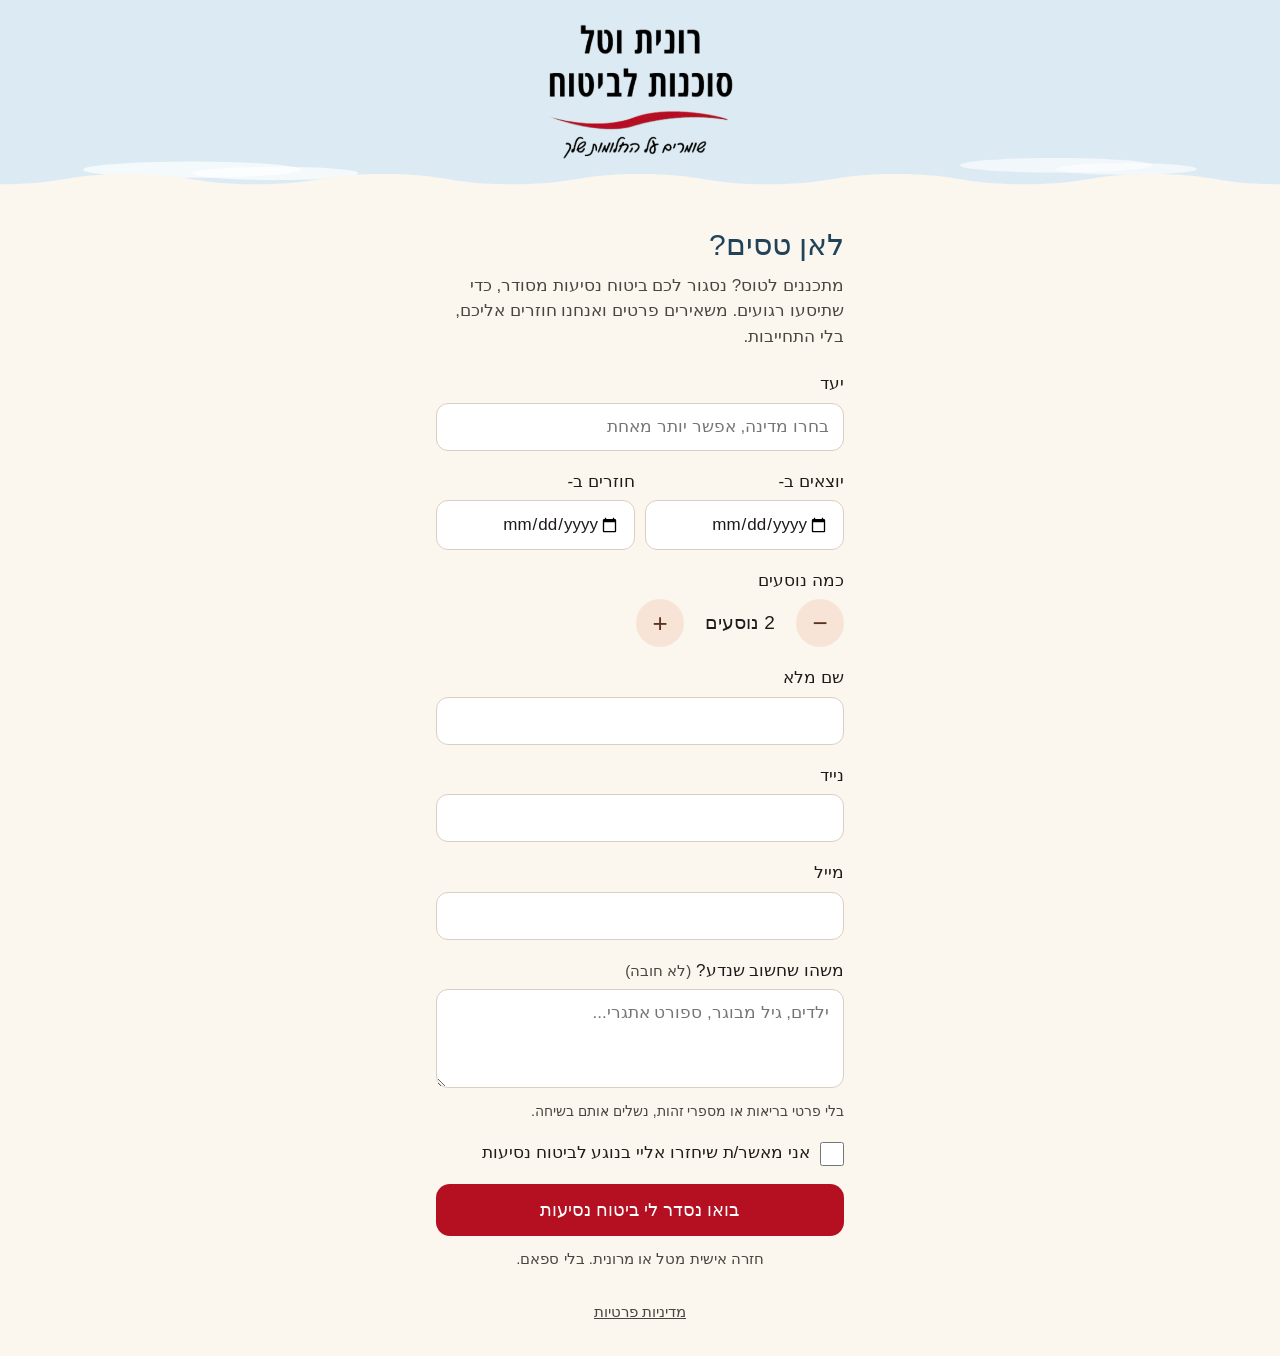
==== index.html @ 491b57b6 "Travel insurance lead page" ====
<!doctype html>
<html lang="he" dir="rtl">
<head>
  <meta charset="utf-8">
  <meta name="viewport" content="width=device-width, initial-scale=1">
  <meta http-equiv="Content-Security-Policy" content="default-src 'self'; connect-src https://docs.google.com; img-src 'self' data:; style-src 'self'; script-src 'self'; base-uri 'none'; form-action 'none'">
  <title>ביטוח נסיעות | רונית וטל סוכנות לביטוח</title>
  <meta name="description" content="משאירים פרטים לביטוח נסיעות לחו&quot;ל, ורונית וטל חוזרות אליכם. בלי התחייבות.">
  <link rel="stylesheet" href="style.css">
</head>
<body>
  <header class="top">
    <img class="logo" src="logo.png" alt="רונית וטל סוכנות לביטוח - שומרים על החלומות שלך" width="720" height="526">
    <svg class="clouds" viewBox="0 0 400 60" preserveAspectRatio="none" aria-hidden="true" focusable="false">
      <ellipse cx="60" cy="20" rx="34" ry="11" fill="#ffffff" opacity=".7"/>
      <ellipse cx="86" cy="25" rx="26" ry="9" fill="#ffffff" opacity=".7"/>
      <ellipse cx="330" cy="14" rx="30" ry="10" fill="#ffffff" opacity=".6"/>
      <ellipse cx="352" cy="19" rx="22" ry="8" fill="#ffffff" opacity=".6"/>
      <path fill="#fbf6ee" d="M0 60V40c20 0 20-14 40-14s20 14 40 14 20-14 40-14 20 14 40 14 20-14 40-14 20 14 40 14 20-14 40-14 20 14 40 14 20-14 40-14 20 14 40 14V60z"/>
    </svg>
  </header>

  <main>
    <section id="form-screen">
      <h1>לאן טסים?</h1>
      <p class="lead">מתכננים לטוס? נסגור לכם ביטוח נסיעות מסודר, כדי שתיסעו רגועים. משאירים פרטים ואנחנו חוזרים אליכם, בלי התחייבות.</p>

      <form id="lead-form" novalidate autocomplete="on">
        <div class="field">
          <label for="dest">יעד</label>
          <div class="combo" id="combo">
            <div class="combo-box" id="combo-box">
              <ul class="pills" id="pills" aria-label="המדינות שנבחרו"></ul>
              <input id="dest" type="text" role="combobox" aria-expanded="false" aria-controls="dest-list" aria-autocomplete="list" aria-describedby="err-dest" autocomplete="off" placeholder="בחרו מדינה, אפשר יותר מאחת">
            </div>
            <ul id="dest-list" class="options" role="listbox" aria-multiselectable="true" aria-label="מדינות" hidden></ul>
          </div>
          <p class="err" id="err-dest" role="alert"></p>
        </div>

        <div class="row2">
          <div class="field">
            <label for="depart">יוצאים ב-</label>
            <input id="depart" name="depart" type="date" aria-describedby="err-depart">
            <p class="err" id="err-depart" role="alert"></p>
          </div>
          <div class="field">
            <label for="ret">חוזרים ב-</label>
            <input id="ret" name="ret" type="date" aria-describedby="err-ret">
            <p class="err" id="err-ret" role="alert"></p>
          </div>
        </div>

        <div class="field">
          <span class="label" id="pax-label">כמה נוסעים</span>
          <div class="stepper" role="group" aria-labelledby="pax-label">
            <button type="button" id="pax-minus" class="step" aria-label="פחות נוסעים">&minus;</button>
            <output id="pax-out" aria-live="polite">2 נוסעים</output>
            <button type="button" id="pax-plus" class="step" aria-label="עוד נוסעים">+</button>
          </div>
        </div>

        <div class="field">
          <label for="name">שם מלא</label>
          <input id="name" name="name" type="text" autocomplete="name" maxlength="80" aria-describedby="err-name">
          <p class="err" id="err-name" role="alert"></p>
        </div>

        <div class="field">
          <label for="phone">נייד</label>
          <input id="phone" name="phone" type="tel" inputmode="tel" autocomplete="tel" maxlength="20" dir="ltr" class="ltr-input" aria-describedby="err-phone">
          <p class="err" id="err-phone" role="alert"></p>
        </div>

        <div class="field">
          <label for="email">מייל</label>
          <input id="email" name="email" type="email" inputmode="email" autocomplete="email" maxlength="120" dir="ltr" class="ltr-input" aria-describedby="err-email">
          <p class="err" id="err-email" role="alert"></p>
        </div>

        <div class="field">
          <label for="note">משהו שחשוב שנדע? <span class="optional">(לא חובה)</span></label>
          <textarea id="note" name="note" rows="3" maxlength="300" placeholder="ילדים, גיל מבוגר, ספורט אתגרי..." aria-describedby="note-hint"></textarea>
          <p class="hint" id="note-hint">בלי פרטי בריאות או מספרי זהות, נשלים אותם בשיחה.</p>
        </div>

        <div class="trap" aria-hidden="true">
          <label for="website">אל תמלאו שדה זה</label>
          <input id="website" name="website" type="text" tabindex="-1" autocomplete="off">
        </div>

        <div class="field consent">
          <label class="check" for="consent">
            <input id="consent" name="consent" type="checkbox" aria-describedby="err-consent">
            <span>אני מאשר/ת שיחזרו אליי בנוגע לביטוח נסיעות</span>
          </label>
          <p class="err" id="err-consent" role="alert"></p>
        </div>

        <p class="err form-err" id="err-form" role="alert"></p>
        <button type="submit" id="submit" class="cta">בואו נסדר לי ביטוח נסיעות</button>
        <p class="trust">חזרה אישית מטל או מרונית. בלי ספאם.</p>
      </form>
    </section>

    <section id="thanks-screen" class="thanks" hidden tabindex="-1">
      <div class="tick" aria-hidden="true">
        <svg viewBox="0 0 48 48" width="56" height="56" focusable="false"><circle cx="24" cy="24" r="22" fill="#ffffff"/><path d="M14 25l7 7 13-15" fill="none" stroke="#21435a" stroke-width="4" stroke-linecap="round" stroke-linejoin="round"/></svg>
      </div>
      <h2>תודה, קיבלנו</h2>
      <p id="thanks-line">נחזור אליכם בקרוב לסגור ביטוח נסיעות. נסיעה טובה מראש ✈️</p>
    </section>
  </main>

  <footer>
    <a href="privacy.html">מדיניות פרטיות</a>
  </footer>

  <script src="countries.js"></script>
  <script src="app.js"></script>
</body>
</html>
---- style.css ----
:root {
  --cream: #fbf6ee;
  --sky: #dcebf3;
  --navy: #21435a;
  --peach: #f8e4d6;
  --peach-text: #5a3420;
  --wine: #b51021;
  --ink: #1f1b18;
  --ink-2: #4b4540;
  --field: #ffffff;
  --line: #d9cfc1;
  --warn: #8a3b12;
  --warn-bg: #fdf0e6;
}

* { box-sizing: border-box; }

html { -webkit-text-size-adjust: 100%; }

body {
  margin: 0;
  background: var(--cream);
  color: var(--ink);
  font-family: Heebo, "Segoe UI", Arial, sans-serif;
  font-weight: 400;
  font-size: 17px;
  line-height: 1.5;
}

.top {
  background: var(--sky);
  position: relative;
  padding: 22px 16px 0;
  text-align: center;
}
.logo { width: 150px; height: auto; display: block; margin: 0 auto; }
.clouds { display: block; width: calc(100% + 32px); margin: -6px -16px -1px; height: 44px; }

main { max-width: 440px; margin: 0 auto; padding: 4px 16px 8px; }

h1 {
  font-size: 30px;
  font-weight: 500;
  color: var(--navy);
  margin: 12px 0 6px;
}
.lead { margin: 0 0 22px; color: var(--ink-2); }

.field { margin-bottom: 18px; }
.row2 { display: grid; grid-template-columns: 1fr 1fr; gap: 10px; }
@media (max-width: 380px) { .row2 { grid-template-columns: 1fr; gap: 0; } }

label, .label {
  display: block;
  font-weight: 500;
  margin-bottom: 6px;
  color: var(--ink);
}
.optional { font-weight: 400; color: var(--ink-2); font-size: 15px; }

input[type="text"], input[type="tel"], input[type="email"], input[type="date"], textarea {
  width: 100%;
  min-height: 48px;
  padding: 10px 14px;
  font: inherit;
  color: var(--ink);
  background: var(--field);
  border: 1.5px solid var(--line);
  border-radius: 12px;
  appearance: none;
  -webkit-appearance: none;
}
textarea { resize: vertical; min-height: 84px; }
input[type="date"] { text-align: right; }
.ltr-input { text-align: right; }
.ltr-input:not(:placeholder-shown) { text-align: left; }

input:focus-visible, textarea:focus-visible, button:focus-visible, a:focus-visible,
.check input:focus-visible {
  outline: 3px solid var(--navy);
  outline-offset: 2px;
}

.field.invalid input[type="text"], .field.invalid input[type="tel"], .field.invalid input[type="email"],
.field.invalid input[type="date"], .field.invalid .combo-box {
  border-color: var(--warn);
}

.err {
  display: none;
  margin: 6px 0 0;
  padding: 6px 10px;
  color: var(--warn);
  background: var(--warn-bg);
  border-radius: 8px;
  font-size: 15px;
}
.err.on { display: block; }

.hint { margin: 6px 0 0; font-size: 14px; color: var(--ink-2); }

/* בחירת מדינות */
.combo { position: relative; }
.combo-box {
  display: flex;
  flex-wrap: wrap;
  gap: 6px;
  align-items: center;
  min-height: 48px;
  padding: 6px 10px;
  background: var(--field);
  border: 1.5px solid var(--line);
  border-radius: 12px;
}
.combo-box:focus-within { outline: 3px solid var(--navy); outline-offset: 2px; }
.combo-box input {
  flex: 1 1 120px;
  min-width: 120px;
  min-height: 34px;
  border: 0;
  padding: 4px 4px;
  background: transparent;
  outline: none;
}
.pills { display: contents; list-style: none; margin: 0; padding: 0; }
.pill {
  display: inline-flex;
  align-items: center;
  gap: 6px;
  min-height: 34px;
  padding: 2px 6px 2px 12px;
  background: var(--peach);
  color: var(--peach-text);
  border-radius: 999px;
}
.pill button {
  width: 30px;
  height: 30px;
  border: 0;
  border-radius: 50%;
  background: transparent;
  color: var(--peach-text);
  font-size: 20px;
  line-height: 1;
  cursor: pointer;
}
.options {
  position: absolute;
  z-index: 5;
  inset-inline: 0;
  top: calc(100% + 4px);
  max-height: 260px;
  overflow-y: auto;
  margin: 0;
  padding: 4px;
  list-style: none;
  background: var(--field);
  border: 1.5px solid var(--line);
  border-radius: 12px;
}
.options li[role="option"] {
  min-height: 44px;
  padding: 10px 12px;
  border-radius: 8px;
  cursor: pointer;
}
.options li[role="option"].active, .options li[role="option"]:hover { background: var(--peach); color: var(--peach-text); }
.options li.group { padding: 6px 12px 2px; font-size: 13px; color: var(--ink-2); }
.options li.empty { padding: 10px 12px; color: var(--ink-2); }

/* נוסעים */
.stepper { display: inline-flex; align-items: center; gap: 8px; }
.step {
  width: 48px;
  height: 48px;
  border: 0;
  border-radius: 999px;
  background: var(--peach);
  color: var(--peach-text);
  font-size: 26px;
  line-height: 1;
  cursor: pointer;
}
.step:disabled { opacity: .45; cursor: default; }
#pax-out { min-width: 96px; text-align: center; font-size: 19px; font-weight: 500; }

/* הסכמה */
.check { display: flex; align-items: flex-start; gap: 10px; font-weight: 400; cursor: pointer; margin: 0; }
.check input { width: 24px; height: 24px; margin: 2px 0 0; flex: none; accent-color: var(--wine); }

.cta {
  width: 100%;
  min-height: 52px;
  padding: 12px 16px;
  border: 0;
  border-radius: 14px;
  background: var(--wine);
  color: #fff;
  font: inherit;
  font-weight: 500;
  font-size: 18px;
  cursor: pointer;
}
.cta:disabled { opacity: .7; cursor: default; }
.trust { text-align: center; color: var(--ink-2); font-size: 15px; margin: 12px 0 0; }
.form-err { margin-bottom: 12px; }

/* מלכודת לרובוטים: מחוץ למסך, לא display:none (רובוטים מזהים) */
.trap { position: absolute; inset-inline-start: -9999px; width: 1px; height: 1px; overflow: hidden; }

/* מסך תודה */
.thanks {
  text-align: center;
  background: var(--sky);
  border-radius: 20px;
  padding: 36px 20px;
  margin-top: 16px;
}
.thanks:focus { outline: none; }
.thanks h2 { font-size: 28px; font-weight: 500; color: var(--navy); margin: 10px 0 6px; }
.thanks p { margin: 0; color: var(--navy); }
[hidden] { display: none !important; }

footer { text-align: center; padding: 20px 16px 32px; }
footer a { color: var(--ink-2); font-size: 15px; }

@media (min-width: 600px) {
  .logo { width: 190px; }
  main { padding-top: 12px; }
}
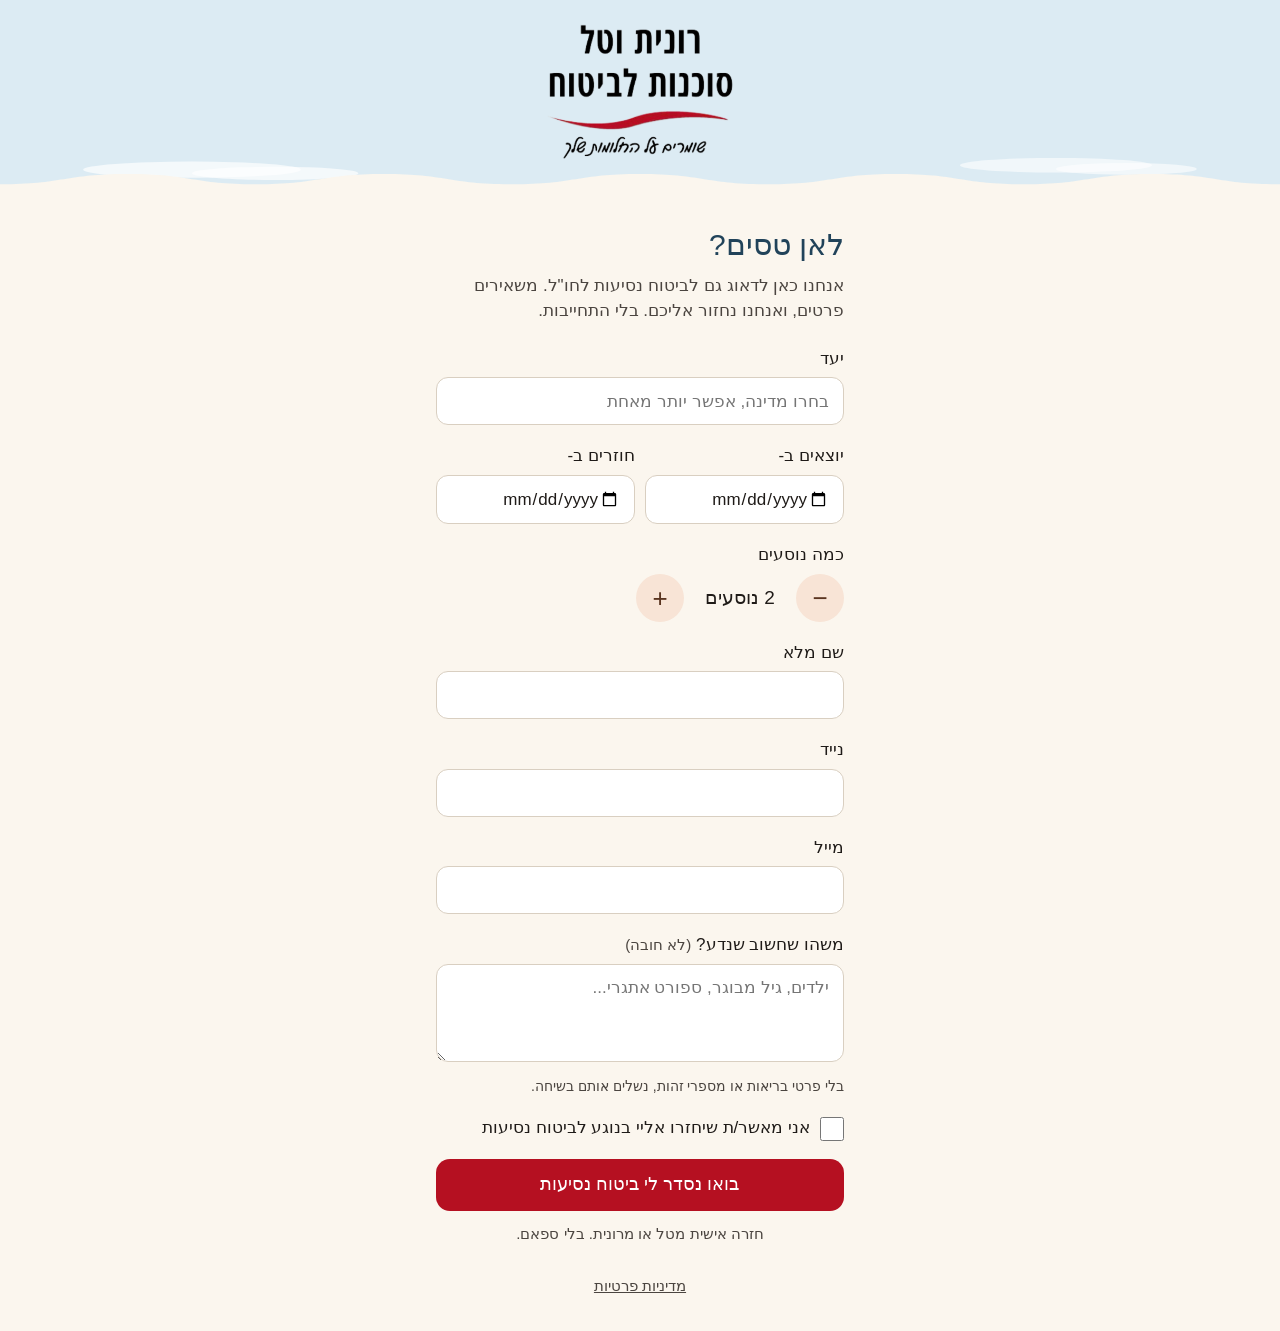
==== commit 298ddfef: "Update intro text" ====
--- a/index.html
+++ b/index.html
@@ -23,7 +23,7 @@
   <main>
     <section id="form-screen">
       <h1>לאן טסים?</h1>
-      <p class="lead">מתכננים לטוס? נסגור לכם ביטוח נסיעות מסודר, כדי שתיסעו רגועים. משאירים פרטים ואנחנו חוזרים אליכם, בלי התחייבות.</p>
+      <p class="lead">אנחנו כאן לדאוג גם לביטוח נסיעות לחו"ל. משאירים פרטים, ואנחנו נחזור אליכם. בלי התחייבות.</p>
 
       <form id="lead-form" novalidate autocomplete="on">
         <div class="field">
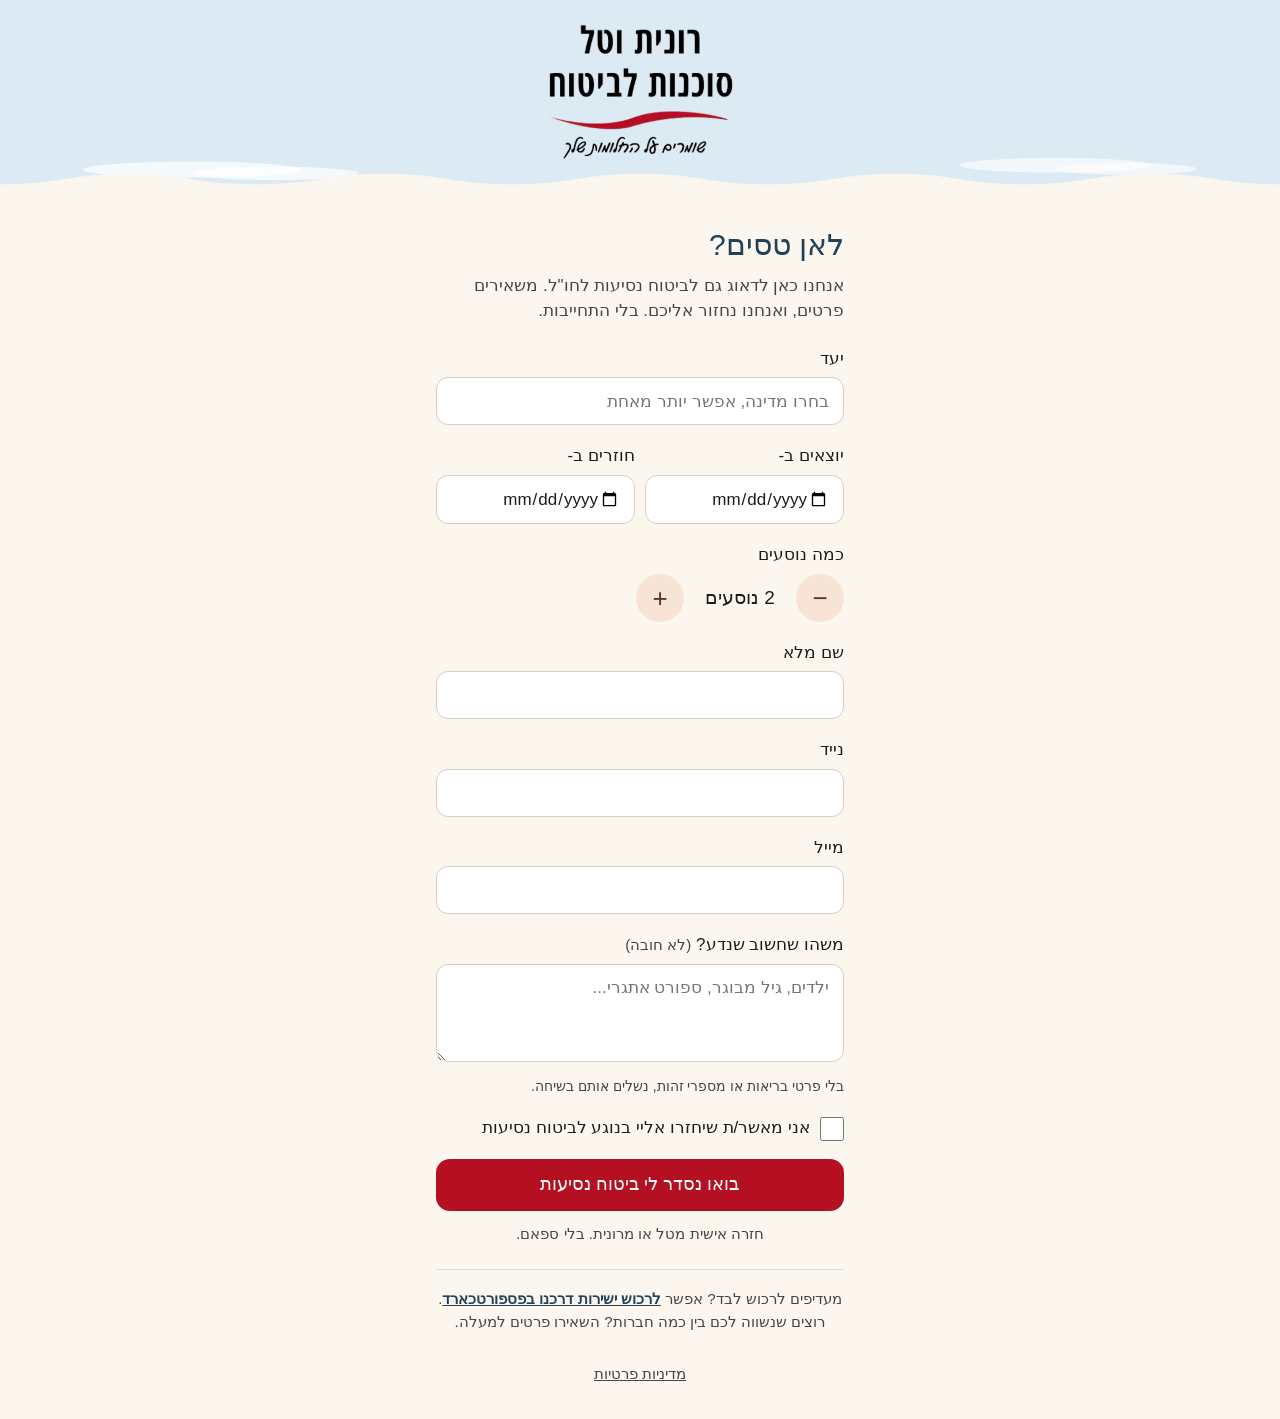
==== commit 92b87617: "Add direct purchase link" ====
--- a/index.html
+++ b/index.html
@@ -101,6 +101,8 @@
         <button type="submit" id="submit" class="cta">בואו נסדר לי ביטוח נסיעות</button>
         <p class="trust">חזרה אישית מטל או מרונית. בלי ספאם.</p>
       </form>
+
+      <p class="direct">מעדיפים לרכוש לבד? אפשר <a href="https://buy.passportcard.co.il/?AffiliateId=8t1RihMXChhlGEJBt2QjaA%3D%3D" target="_blank" rel="noopener noreferrer">לרכוש ישירות דרכנו בפספורטכארד</a>. רוצים שנשווה לכם בין כמה חברות? השאירו פרטים למעלה.</p>
     </section>
 
     <section id="thanks-screen" class="thanks" hidden tabindex="-1">
--- a/style.css
+++ b/style.css
@@ -204,6 +204,8 @@
 .cta:disabled { opacity: .7; cursor: default; }
 .trust { text-align: center; color: var(--ink-2); font-size: 15px; margin: 12px 0 0; }
 .form-err { margin-bottom: 12px; }
+.direct { text-align: center; color: var(--ink-2); font-size: 15px; line-height: 1.5; margin: 24px 0 0; padding-top: 18px; border-top: 1px solid rgba(33,67,90,.15); }
+.direct a { color: var(--navy); font-weight: 600; }
 
 /* מלכודת לרובוטים: מחוץ למסך, לא display:none (רובוטים מזהים) */
 .trap { position: absolute; inset-inline-start: -9999px; width: 1px; height: 1px; overflow: hidden; }
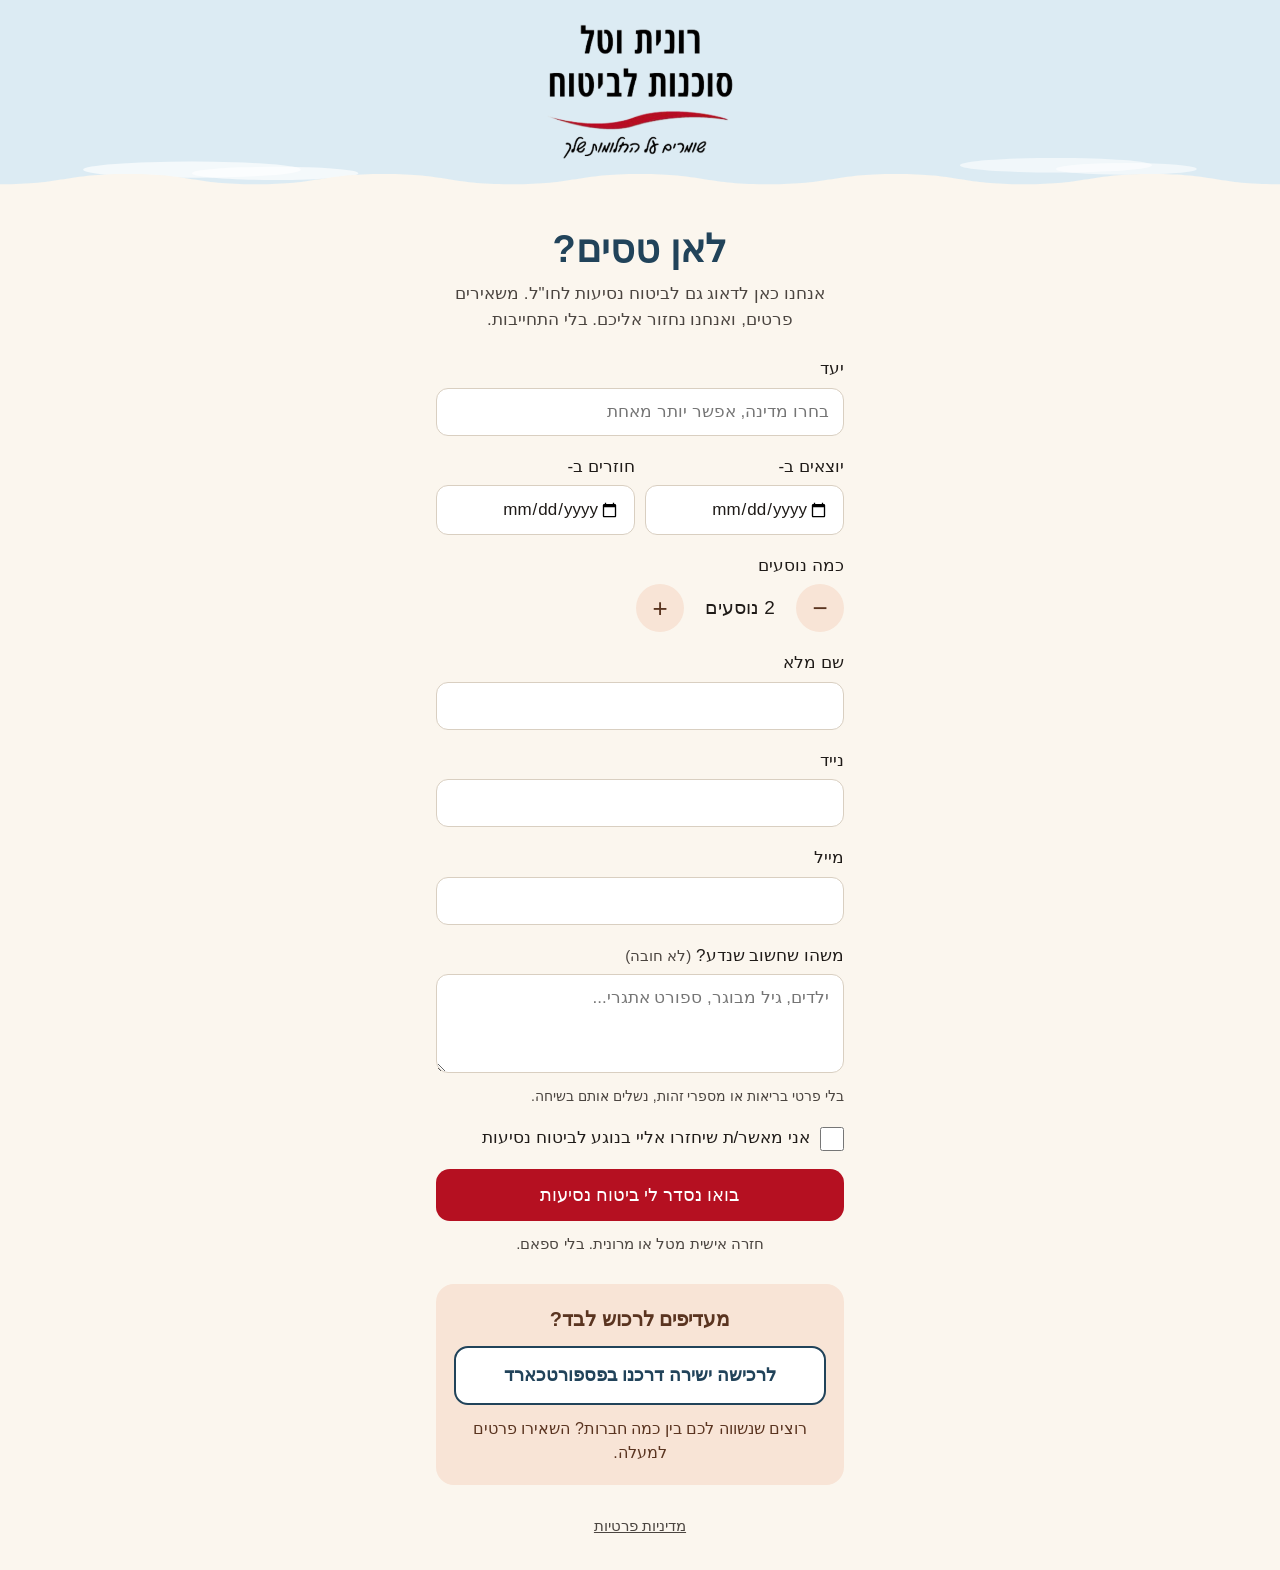
==== commit 1f94e751: "Design: Heebo font, centered title, prominent direct-buy button" ====
--- a/index.html
+++ b/index.html
@@ -102,7 +102,11 @@
         <p class="trust">חזרה אישית מטל או מרונית. בלי ספאם.</p>
       </form>
 
-      <p class="direct">מעדיפים לרכוש לבד? אפשר <a href="https://buy.passportcard.co.il/?AffiliateId=8t1RihMXChhlGEJBt2QjaA%3D%3D" target="_blank" rel="noopener noreferrer">לרכוש ישירות דרכנו בפספורטכארד</a>. רוצים שנשווה לכם בין כמה חברות? השאירו פרטים למעלה.</p>
+      <div class="direct">
+        <p class="direct-title">מעדיפים לרכוש לבד?</p>
+        <a class="buy" href="https://buy.passportcard.co.il/?AffiliateId=8t1RihMXChhlGEJBt2QjaA%3D%3D" target="_blank" rel="noopener noreferrer">לרכישה ישירה דרכנו בפספורטכארד</a>
+        <p class="direct-note">רוצים שנשווה לכם בין כמה חברות? השאירו פרטים למעלה.</p>
+      </div>
     </section>
 
     <section id="thanks-screen" class="thanks" hidden tabindex="-1">
--- a/style.css
+++ b/style.css
@@ -1,3 +1,20 @@
+@font-face {
+  font-family: "Heebo";
+  src: url("fonts/heebo-hebrew.woff2") format("woff2");
+  font-weight: 100 900;
+  font-style: normal;
+  font-display: swap;
+  unicode-range: U+0307-0308, U+0590-05FF, U+200C-2010, U+20AA, U+25CC, U+FB1D-FB4F;
+}
+@font-face {
+  font-family: "Heebo";
+  src: url("fonts/heebo-latin.woff2") format("woff2");
+  font-weight: 100 900;
+  font-style: normal;
+  font-display: swap;
+  unicode-range: U+0000-00FF, U+0131, U+0152-0153, U+02BB-02BC, U+02C6, U+02DA, U+02DC, U+2000-206F, U+20AC, U+2122, U+2191, U+2193, U+2212, U+2215, U+FEFF, U+FFFD;
+}
+
 :root {
   --cream: #fbf6ee;
   --sky: #dcebf3;
@@ -39,12 +56,14 @@
 main { max-width: 440px; margin: 0 auto; padding: 4px 16px 8px; }
 
 h1 {
-  font-size: 30px;
-  font-weight: 500;
+  font-size: 38px;
+  font-weight: 800;
+  line-height: 1.15;
+  text-align: center;
   color: var(--navy);
-  margin: 12px 0 6px;
-}
-.lead { margin: 0 0 22px; color: var(--ink-2); }
+  margin: 18px 0 10px;
+}
+.lead { margin: 0 0 24px; color: var(--ink-2); text-align: center; }
 
 .field { margin-bottom: 18px; }
 .row2 { display: grid; grid-template-columns: 1fr 1fr; gap: 10px; }
@@ -204,8 +223,28 @@
 .cta:disabled { opacity: .7; cursor: default; }
 .trust { text-align: center; color: var(--ink-2); font-size: 15px; margin: 12px 0 0; }
 .form-err { margin-bottom: 12px; }
-.direct { text-align: center; color: var(--ink-2); font-size: 15px; line-height: 1.5; margin: 24px 0 0; padding-top: 18px; border-top: 1px solid rgba(33,67,90,.15); }
-.direct a { color: var(--navy); font-weight: 600; }
+.direct {
+  text-align: center;
+  margin: 28px 0 0;
+  padding: 20px 18px;
+  background: var(--peach);
+  border-radius: 18px;
+}
+.direct-title { margin: 0 0 12px; font-size: 20px; font-weight: 700; color: var(--peach-text); }
+.buy {
+  display: block;
+  padding: 14px 16px;
+  min-height: 52px;
+  background: #fff;
+  color: var(--navy);
+  border: 2px solid var(--navy);
+  border-radius: 14px;
+  font-size: 18px;
+  font-weight: 700;
+  text-decoration: none;
+}
+.buy:hover { background: var(--navy); color: #fff; }
+.direct-note { margin: 12px 0 0; font-size: 16px; color: var(--peach-text); }
 
 /* מלכודת לרובוטים: מחוץ למסך, לא display:none (רובוטים מזהים) */
 .trap { position: absolute; inset-inline-start: -9999px; width: 1px; height: 1px; overflow: hidden; }
